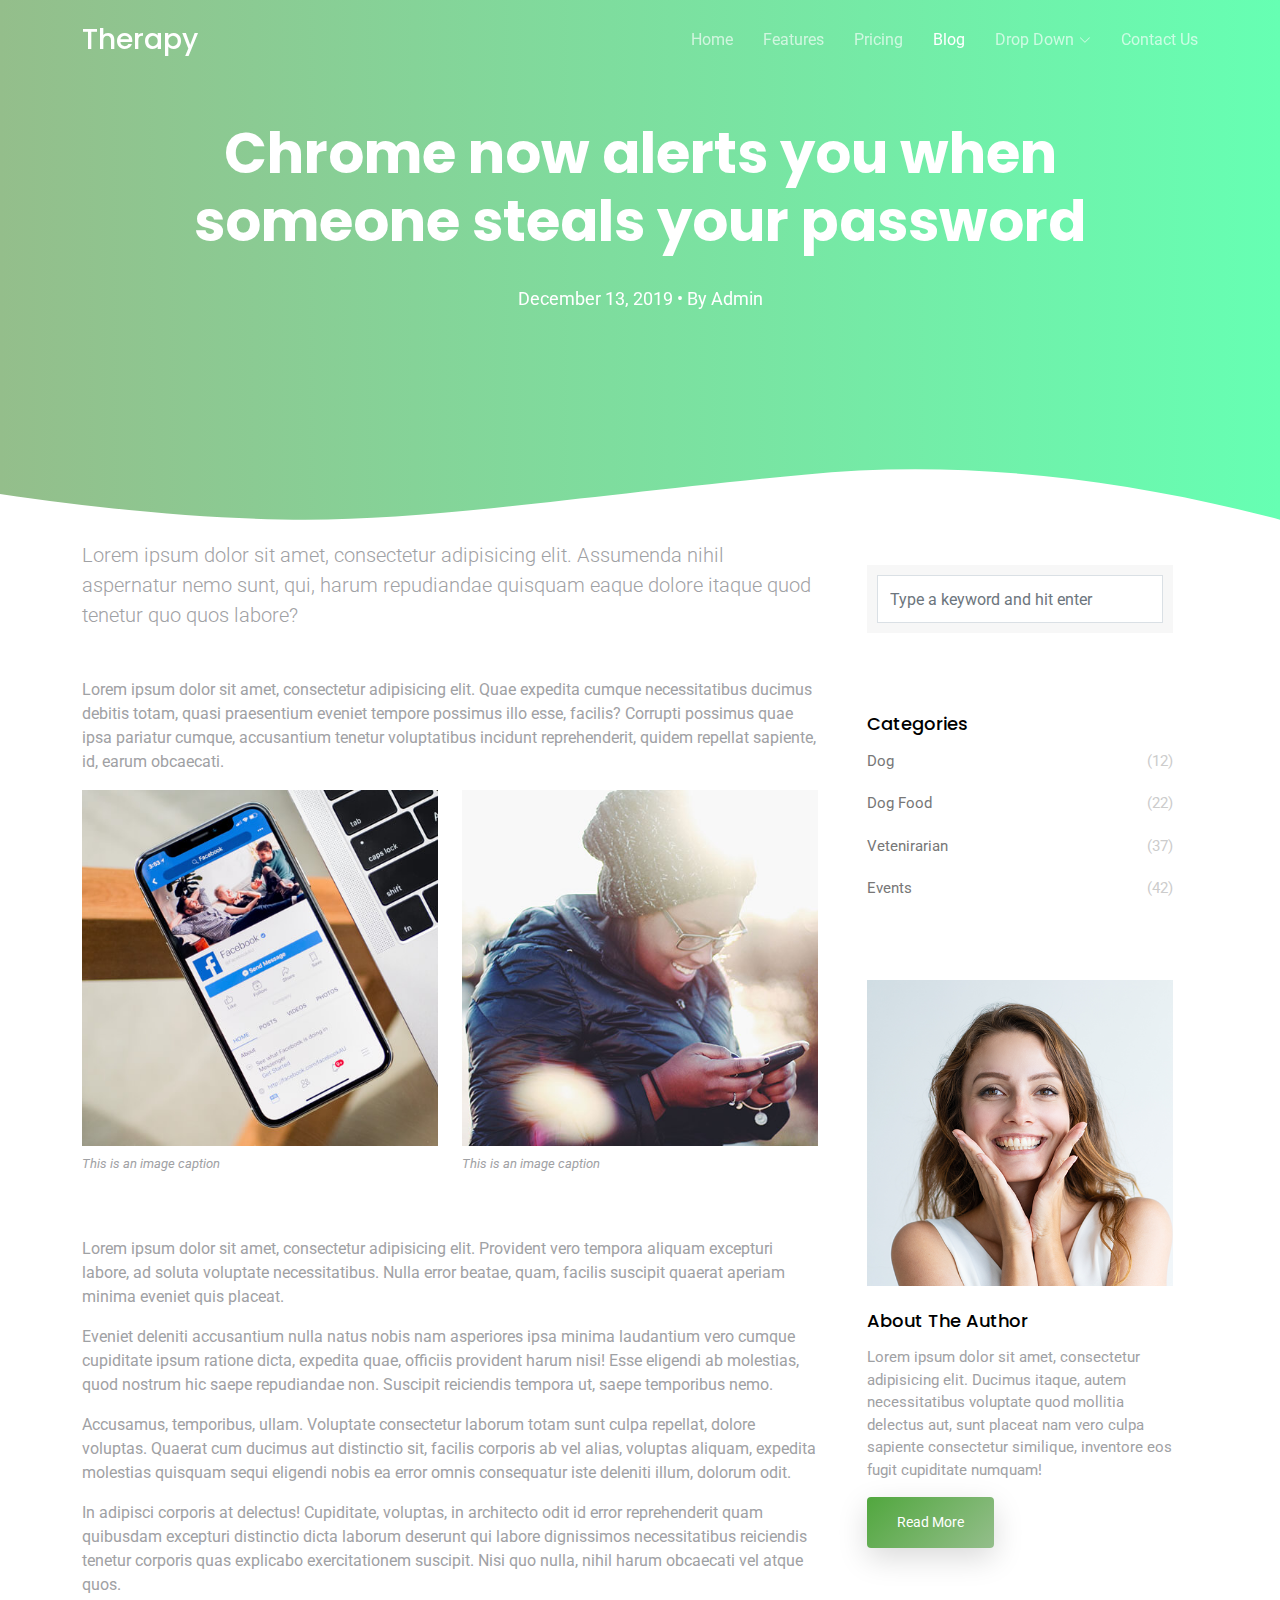
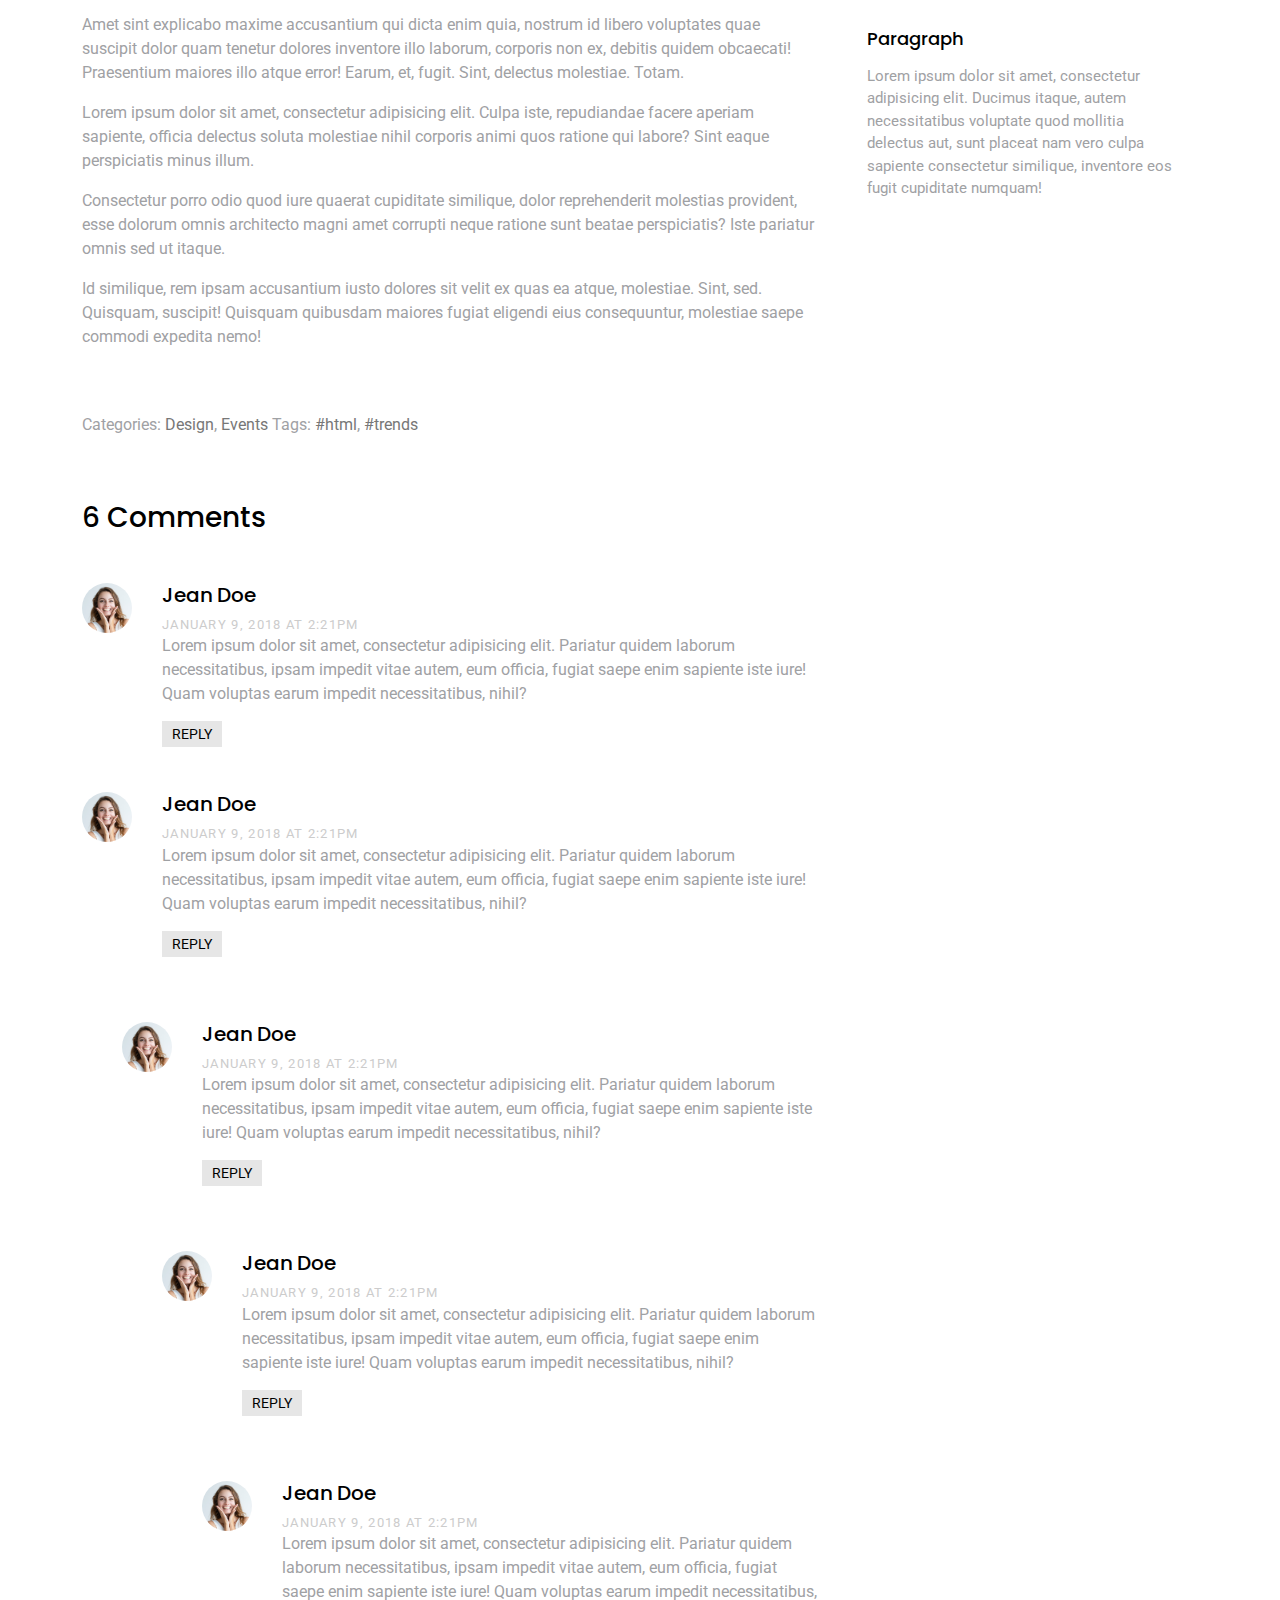
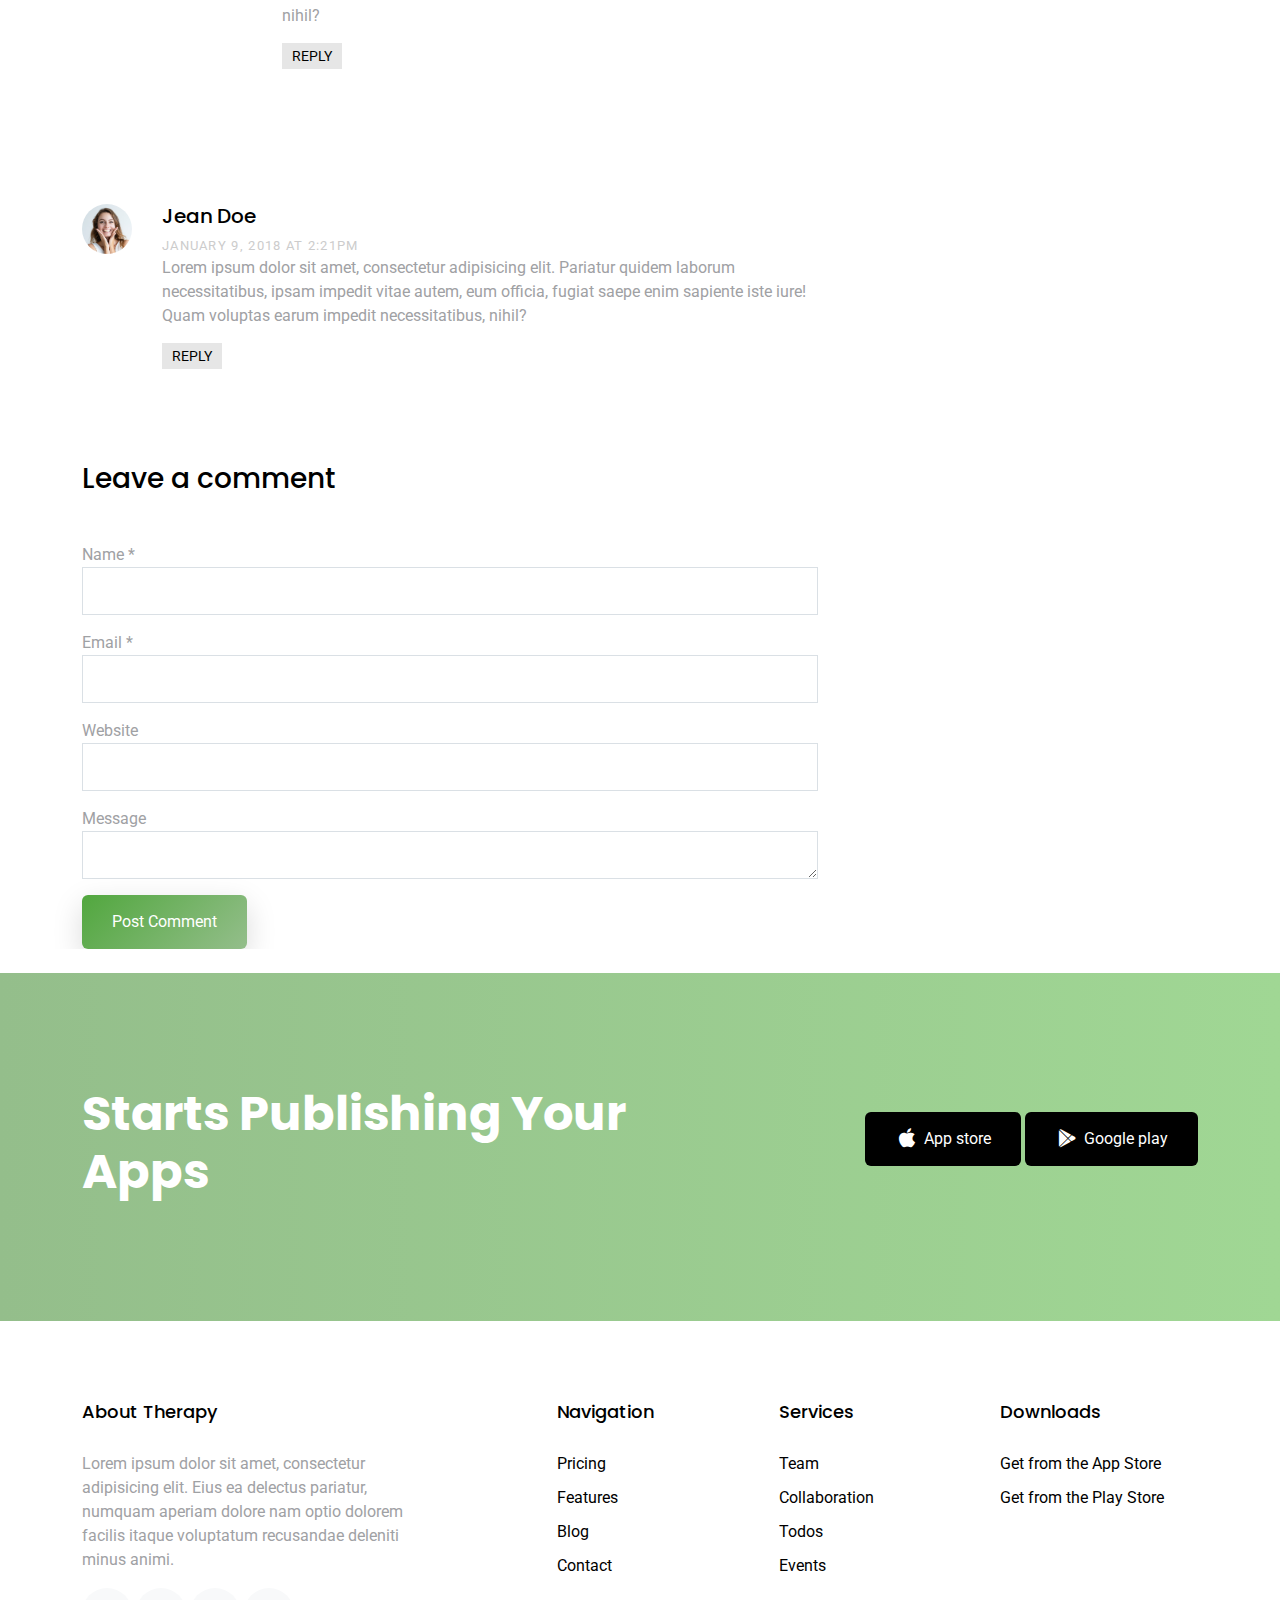
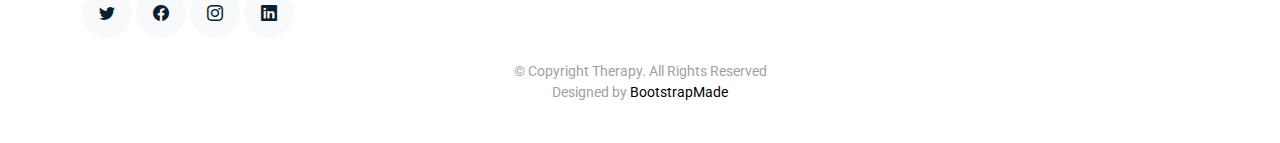
==== blog-single.html @ 854f7e39 "create structer fortemplate" ====
<!DOCTYPE html>
<html lang="en">

<head>
  <meta charset="utf-8">
  <meta content="width=device-width, initial-scale=1.0" name="viewport">

  <title>Blog Single - Therapy Instructions</title>
  <meta content="" name="description">
  <meta content="" name="keywords">

  <!-- Favicons -->
  <link href="assets/img/favicon.png" rel="icon">
  <link href="assets/img/apple-touch-icon.png" rel="apple-touch-icon">

  <!-- Google Fonts -->
  <link href="https://fonts.googleapis.com/css?family=Roboto:300,300i,400,400i,500,500i,600,600i,700,700i|Poppins:300,300i,400,400i,500,500i,600,600i,700,700i" rel="stylesheet">

  <!-- Vendor CSS Files -->
  <link href="assets/vendor/aos/aos.css" rel="stylesheet">
  <link href="assets/vendor/bootstrap/css/bootstrap.min.css" rel="stylesheet">
  <link href="assets/vendor/bootstrap-icons/bootstrap-icons.css" rel="stylesheet">
  <link href="assets/vendor/boxicons/css/boxicons.min.css" rel="stylesheet">
  <link href="assets/vendor/swiper/swiper-bundle.min.css" rel="stylesheet">

  <!-- Template Main CSS File -->
  <link href="assets/css/style.css" rel="stylesheet">

  <!-- =======================================================
  * Template Name: Therapy - v4.9.0
  * Template URL: https://bootstrapmade.com/Therapy-bootstrap-app-landing-page-template/
  * Author: BootstrapMade.com
  * License: https://bootstrapmade.com/license/
  ======================================================== -->
</head>

<body>

  <!-- ======= Header ======= -->
  <header id="header" class="fixed-top d-flex align-items-center">
    <div class="container d-flex justify-content-between align-items-center">

      <div class="logo">
        <h1><a href="index.html">Therapy</a></h1>
        <!-- Uncomment below if you prefer to use an image logo -->
        <!-- <a href="index.html"><img src="assets/img/logo.png" alt="" class="img-fluid"></a>-->
      </div>

      <nav id="navbar" class="navbar">
        <ul>
          <li><a class="" href="index.html">Home</a></li>
          <li><a href="features.html">Features</a></li>
          <li><a href="pricing.html">Pricing</a></li>
          <li><a class="active" href="blog.html">Blog</a></li>
          <li class="dropdown"><a href="#"><span>Drop Down</span> <i class="bi bi-chevron-down"></i></a>
            <ul>
              <li><a href="#">Drop Down 1</a></li>
              <li class="dropdown"><a href="#"><span>Deep Drop Down</span> <i class="bi bi-chevron-right"></i></a>
                <ul>
                  <li><a href="#">Deep Drop Down 1</a></li>
                  <li><a href="#">Deep Drop Down 2</a></li>
                  <li><a href="#">Deep Drop Down 3</a></li>
                  <li><a href="#">Deep Drop Down 4</a></li>
                  <li><a href="#">Deep Drop Down 5</a></li>
                </ul>
              </li>
              <li><a href="#">Drop Down 2</a></li>
              <li><a href="#">Drop Down 3</a></li>
              <li><a href="#">Drop Down 4</a></li>
            </ul>
          </li>
          <li><a href="contact.html">Contact Us</a></li>
        </ul>
        <i class="bi bi-list mobile-nav-toggle"></i>
      </nav><!-- .navbar -->

    </div>
  </header><!-- End Header -->

  <main id="main">

    <!-- ======= Single Blog Section ======= -->
    <section class="hero-section inner-page">
      <div class="wave">

        <svg width="1920px" height="265px" viewBox="0 0 1920 265" version="1.1" xmlns="http://www.w3.org/2000/svg" xmlns:xlink="http://www.w3.org/1999/xlink">
          <g id="Page-1" stroke="none" stroke-width="1" fill="none" fill-rule="evenodd">
            <g id="Apple-TV" transform="translate(0.000000, -402.000000)" fill="#FFFFFF">
              <path d="M0,439.134243 C175.04074,464.89273 327.944386,477.771974 458.710937,477.771974 C654.860765,477.771974 870.645295,442.632362 1205.9828,410.192501 C1429.54114,388.565926 1667.54687,411.092417 1920,477.771974 L1920,667 L1017.15166,667 L0,667 L0,439.134243 Z" id="Path"></path>
            </g>
          </g>
        </svg>

      </div>

      <div class="container">
        <div class="row align-items-center">
          <div class="col-12">
            <div class="row justify-content-center">
              <div class="col-md-10 text-center hero-text">
                <h1 data-aos="fade-up" data-aos-delay="">Chrome now alerts you when someone steals your password</h1>
                <p class="mb-5" data-aos="fade-up" data-aos-delay="100">December 13, 2019 &bullet; By <a href="#" class="text-white">Admin</a></p>
              </div>
            </div>
          </div>
        </div>
      </div>

    </section>

    <section class="site-section mb-4">
      <div class="container">
        <div class="row">
          <div class="col-md-8 blog-content">

            <p class="lead mb-5">Lorem ipsum dolor sit amet, consectetur adipisicing elit. Assumenda nihil aspernatur nemo sunt, qui, harum repudiandae quisquam eaque dolore itaque quod tenetur quo quos labore?</p>
            <p>Lorem ipsum dolor sit amet, consectetur adipisicing elit. Quae expedita cumque necessitatibus ducimus debitis totam, quasi praesentium eveniet tempore possimus illo esse, facilis? Corrupti possimus quae ipsa pariatur cumque, accusantium tenetur voluptatibus incidunt reprehenderit, quidem repellat sapiente, id, earum obcaecati.</p>

            <div class="row mb-5">
              <div class="col-md-6">
                <figure><img src="assets/img/img_1.jpg" alt="Free Website Template by Free-Template.co" class="img-fluid">
                  <figcaption>This is an image caption</figcaption>
                </figure>
              </div>
              <div class="col-md-6">
                <figure><img src="assets/img/img_2.jpg" alt="Free Website Template by Free-Template.co" class="img-fluid">
                  <figcaption>This is an image caption</figcaption>
                </figure>
              </div>
            </div>

            <blockquote>
              <p>Lorem ipsum dolor sit amet, consectetur adipisicing elit. Provident vero tempora aliquam excepturi labore, ad soluta voluptate necessitatibus. Nulla error beatae, quam, facilis suscipit quaerat aperiam minima eveniet quis placeat.</p>
            </blockquote>

            <p>Eveniet deleniti accusantium nulla natus nobis nam asperiores ipsa minima laudantium vero cumque cupiditate ipsum ratione dicta, expedita quae, officiis provident harum nisi! Esse eligendi ab molestias, quod nostrum hic saepe repudiandae non. Suscipit reiciendis tempora ut, saepe temporibus nemo.</p>
            <p>Accusamus, temporibus, ullam. Voluptate consectetur laborum totam sunt culpa repellat, dolore voluptas. Quaerat cum ducimus aut distinctio sit, facilis corporis ab vel alias, voluptas aliquam, expedita molestias quisquam sequi eligendi nobis ea error omnis consequatur iste deleniti illum, dolorum odit.</p>
            <p>In adipisci corporis at delectus! Cupiditate, voluptas, in architecto odit id error reprehenderit quam quibusdam excepturi distinctio dicta laborum deserunt qui labore dignissimos necessitatibus reiciendis tenetur corporis quas explicabo exercitationem suscipit. Nisi quo nulla, nihil harum obcaecati vel atque quos.</p>
            <p>Amet sint explicabo maxime accusantium qui dicta enim quia, nostrum id libero voluptates quae suscipit dolor quam tenetur dolores inventore illo laborum, corporis non ex, debitis quidem obcaecati! Praesentium maiores illo atque error! Earum, et, fugit. Sint, delectus molestiae. Totam.</p>

            <p>Lorem ipsum dolor sit amet, consectetur adipisicing elit. Culpa iste, repudiandae facere aperiam sapiente, officia delectus soluta molestiae nihil corporis animi quos ratione qui labore? Sint eaque perspiciatis minus illum.</p>
            <p>Consectetur porro odio quod iure quaerat cupiditate similique, dolor reprehenderit molestias provident, esse dolorum omnis architecto magni amet corrupti neque ratione sunt beatae perspiciatis? Iste pariatur omnis sed ut itaque.</p>
            <p>Id similique, rem ipsam accusantium iusto dolores sit velit ex quas ea atque, molestiae. Sint, sed. Quisquam, suscipit! Quisquam quibusdam maiores fugiat eligendi eius consequuntur, molestiae saepe commodi expedita nemo!</p>
            <div class="pt-5">
              <p>Categories: <a href="#">Design</a>, <a href="#">Events</a> Tags: <a href="#">#html</a>, <a href="#">#trends</a></p>
            </div>

            <div class="pt-5">
              <h3 class="mb-5">6 Comments</h3>
              <ul class="comment-list">
                <li class="comment">
                  <div class="vcard bio">
                    <img src="assets/img/person_1.jpg" alt="Free Website Template by Free-Template.co">
                  </div>
                  <div class="comment-body">
                    <h3>Jean Doe</h3>
                    <div class="meta">January 9, 2018 at 2:21pm</div>
                    <p>Lorem ipsum dolor sit amet, consectetur adipisicing elit. Pariatur quidem laborum necessitatibus, ipsam impedit vitae autem, eum officia, fugiat saepe enim sapiente iste iure! Quam voluptas earum impedit necessitatibus, nihil?</p>
                    <p><a href="#" class="reply">Reply</a></p>
                  </div>
                </li>

                <li class="comment">
                  <div class="vcard bio">
                    <img src="assets/img/person_1.jpg" alt="Image placeholder">
                  </div>
                  <div class="comment-body">
                    <h3>Jean Doe</h3>
                    <div class="meta">January 9, 2018 at 2:21pm</div>
                    <p>Lorem ipsum dolor sit amet, consectetur adipisicing elit. Pariatur quidem laborum necessitatibus, ipsam impedit vitae autem, eum officia, fugiat saepe enim sapiente iste iure! Quam voluptas earum impedit necessitatibus, nihil?</p>
                    <p><a href="#" class="reply">Reply</a></p>
                  </div>

                  <ul class="children">
                    <li class="comment">
                      <div class="vcard bio">
                        <img src="assets/img/person_1.jpg" alt="Image placeholder">
                      </div>
                      <div class="comment-body">
                        <h3>Jean Doe</h3>
                        <div class="meta">January 9, 2018 at 2:21pm</div>
                        <p>Lorem ipsum dolor sit amet, consectetur adipisicing elit. Pariatur quidem laborum necessitatibus, ipsam impedit vitae autem, eum officia, fugiat saepe enim sapiente iste iure! Quam voluptas earum impedit necessitatibus, nihil?</p>
                        <p><a href="#" class="reply">Reply</a></p>
                      </div>

                      <ul class="children">
                        <li class="comment">
                          <div class="vcard bio">
                            <img src="assets/img/person_1.jpg" alt="Image placeholder">
                          </div>
                          <div class="comment-body">
                            <h3>Jean Doe</h3>
                            <div class="meta">January 9, 2018 at 2:21pm</div>
                            <p>Lorem ipsum dolor sit amet, consectetur adipisicing elit. Pariatur quidem laborum necessitatibus, ipsam impedit vitae autem, eum officia, fugiat saepe enim sapiente iste iure! Quam voluptas earum impedit necessitatibus, nihil?</p>
                            <p><a href="#" class="reply">Reply</a></p>
                          </div>

                          <ul class="children">
                            <li class="comment">
                              <div class="vcard bio">
                                <img src="assets/img/person_1.jpg" alt="Image placeholder">
                              </div>
                              <div class="comment-body">
                                <h3>Jean Doe</h3>
                                <div class="meta">January 9, 2018 at 2:21pm</div>
                                <p>Lorem ipsum dolor sit amet, consectetur adipisicing elit. Pariatur quidem laborum necessitatibus, ipsam impedit vitae autem, eum officia, fugiat saepe enim sapiente iste iure! Quam voluptas earum impedit necessitatibus, nihil?</p>
                                <p><a href="#" class="reply">Reply</a></p>
                              </div>
                            </li>
                          </ul>
                        </li>
                      </ul>
                    </li>
                  </ul>
                </li>

                <li class="comment">
                  <div class="vcard bio">
                    <img src="assets/img/person_1.jpg" alt="Image placeholder">
                  </div>
                  <div class="comment-body">
                    <h3>Jean Doe</h3>
                    <div class="meta">January 9, 2018 at 2:21pm</div>
                    <p>Lorem ipsum dolor sit amet, consectetur adipisicing elit. Pariatur quidem laborum necessitatibus, ipsam impedit vitae autem, eum officia, fugiat saepe enim sapiente iste iure! Quam voluptas earum impedit necessitatibus, nihil?</p>
                    <p><a href="#" class="reply">Reply</a></p>
                  </div>
                </li>
              </ul>
              <!-- END comment-list -->

              <div class="comment-form-wrap pt-5">
                <h3 class="mb-5">Leave a comment</h3>
                <form action="#" class="">
                  <div class="form-group">
                    <label for="name">Name *</label>
                    <input type="text" class="form-control" id="name">
                  </div>
                  <div class="form-group mt-3">
                    <label for="email">Email *</label>
                    <input type="email" class="form-control" id="email">
                  </div>
                  <div class="form-group mt-3">
                    <label for="website">Website</label>
                    <input type="url" class="form-control" id="website">
                  </div>

                  <div class="form-group mt-3">
                    <label for="message">Message</label>
                    <textarea name="" id="message" cols="30" rows="10" class="form-control"></textarea>
                  </div>
                  <div class="form-group mt-3">
                    <input type="submit" value="Post Comment" class="btn btn-primary">
                  </div>

                </form>
              </div>
            </div>

          </div>
          <div class="col-md-4 sidebar">
            <div class="sidebar-box">
              <form action="#" class="search-form">
                <div class="form-group">
                  <span class="icon fa fa-search"></span>
                  <input type="text" class="form-control" placeholder="Type a keyword and hit enter">
                </div>
              </form>
            </div>
            <div class="sidebar-box">
              <div class="categories">
                <h3>Categories</h3>
                <li><a href="#">Dog <span>(12)</span></a></li>
                <li><a href="#">Dog Food <span>(22)</span></a></li>
                <li><a href="#">Vetenirarian <span>(37)</span></a></li>
                <li><a href="#">Events<span>(42)</span></a></li>
              </div>
            </div>
            <div class="sidebar-box">
              <img src="assets/img/person_1.jpg" alt="Image placeholder" class="img-fluid mb-4">
              <h3>About The Author</h3>
              <p>Lorem ipsum dolor sit amet, consectetur adipisicing elit. Ducimus itaque, autem necessitatibus voluptate quod mollitia delectus aut, sunt placeat nam vero culpa sapiente consectetur similique, inventore eos fugit cupiditate numquam!</p>
              <p><a href="#" class="btn btn-primary btn-sm">Read More</a></p>
            </div>

            <div class="sidebar-box">
              <h3>Paragraph</h3>
              <p>Lorem ipsum dolor sit amet, consectetur adipisicing elit. Ducimus itaque, autem necessitatibus voluptate quod mollitia delectus aut, sunt placeat nam vero culpa sapiente consectetur similique, inventore eos fugit cupiditate numquam!</p>
            </div>
          </div>
        </div>
      </div>
    </section>

    <!-- ======= CTA Section ======= -->
    <section class="section cta-section">
      <div class="container">
        <div class="row align-items-center">
          <div class="col-md-6 me-auto text-center text-md-start mb-5 mb-md-0">
            <h2>Starts Publishing Your Apps</h2>
          </div>
          <div class="col-md-5 text-center text-md-end">
            <p><a href="#" class="btn d-inline-flex align-items-center"><i class="bx bxl-apple"></i><span>App store</span></a> <a href="#" class="btn d-inline-flex align-items-center"><i class="bx bxl-play-store"></i><span>Google play</span></a></p>
          </div>
        </div>
      </div>
    </section><!-- End CTA Section -->

  </main><!-- End #main -->

  <!-- ======= Footer ======= -->
  <footer class="footer" role="contentinfo">
    <div class="container">
      <div class="row">
        <div class="col-md-4 mb-4 mb-md-0">
          <h3>About Therapy</h3>
          <p>Lorem ipsum dolor sit amet, consectetur adipisicing elit. Eius ea delectus pariatur, numquam aperiam
            dolore nam optio dolorem facilis itaque voluptatum recusandae deleniti minus animi.</p>
          <p class="social">
            <a href="#"><span class="bi bi-twitter"></span></a>
            <a href="#"><span class="bi bi-facebook"></span></a>
            <a href="#"><span class="bi bi-instagram"></span></a>
            <a href="#"><span class="bi bi-linkedin"></span></a>
          </p>
        </div>
        <div class="col-md-7 ms-auto">
          <div class="row site-section pt-0">
            <div class="col-md-4 mb-4 mb-md-0">
              <h3>Navigation</h3>
              <ul class="list-unstyled">
                <li><a href="#">Pricing</a></li>
                <li><a href="#">Features</a></li>
                <li><a href="#">Blog</a></li>
                <li><a href="#">Contact</a></li>
              </ul>
            </div>
            <div class="col-md-4 mb-4 mb-md-0">
              <h3>Services</h3>
              <ul class="list-unstyled">
                <li><a href="#">Team</a></li>
                <li><a href="#">Collaboration</a></li>
                <li><a href="#">Todos</a></li>
                <li><a href="#">Events</a></li>
              </ul>
            </div>
            <div class="col-md-4 mb-4 mb-md-0">
              <h3>Downloads</h3>
              <ul class="list-unstyled">
                <li><a href="#">Get from the App Store</a></li>
                <li><a href="#">Get from the Play Store</a></li>
              </ul>
            </div>
          </div>
        </div>
      </div>

      <div class="row justify-content-center text-center">
        <div class="col-md-7">
          <p class="copyright">&copy; Copyright Therapy. All Rights Reserved</p>
          <div class="credits">
            <!--
            All the links in the footer should remain intact.
            You can delete the links only if you purchased the pro version.
            Licensing information: https://bootstrapmade.com/license/
            Purchase the pro version with working PHP/AJAX contact form: https://bootstrapmade.com/buy/?theme=Therapy
          -->
            Designed by <a href="https://bootstrapmade.com/">BootstrapMade</a>
          </div>
        </div>
      </div>

    </div>
  </footer>

  <a href="#" class="back-to-top d-flex align-items-center justify-content-center"><i class="bi bi-arrow-up-short"></i></a>

  <!-- Vendor JS Files -->
  <script src="assets/vendor/aos/aos.js"></script>
  <script src="assets/vendor/bootstrap/js/bootstrap.bundle.min.js"></script>
  <script src="assets/vendor/swiper/swiper-bundle.min.js"></script>
  <script src="assets/vendor/php-email-form/validate.js"></script>

  <!-- Template Main JS File -->
  <script src="assets/js/main.js"></script>

</body>

</html>
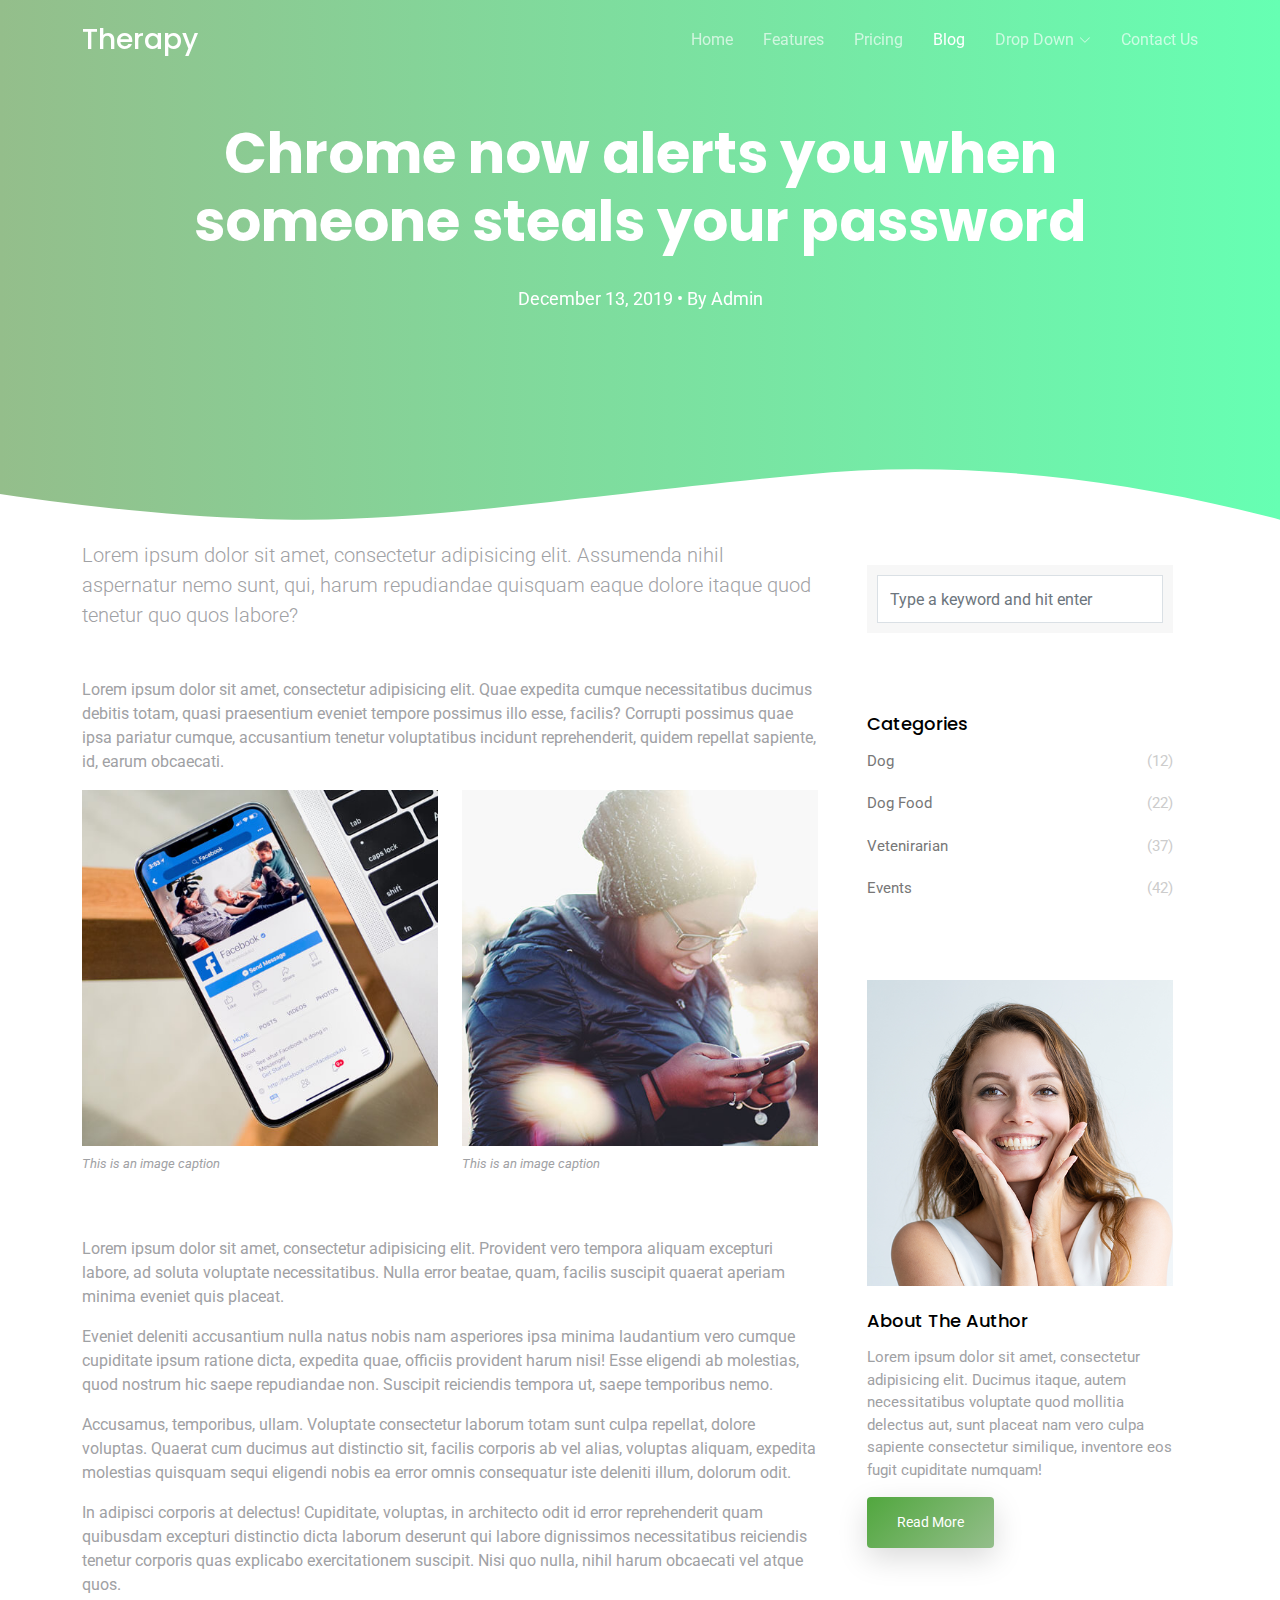
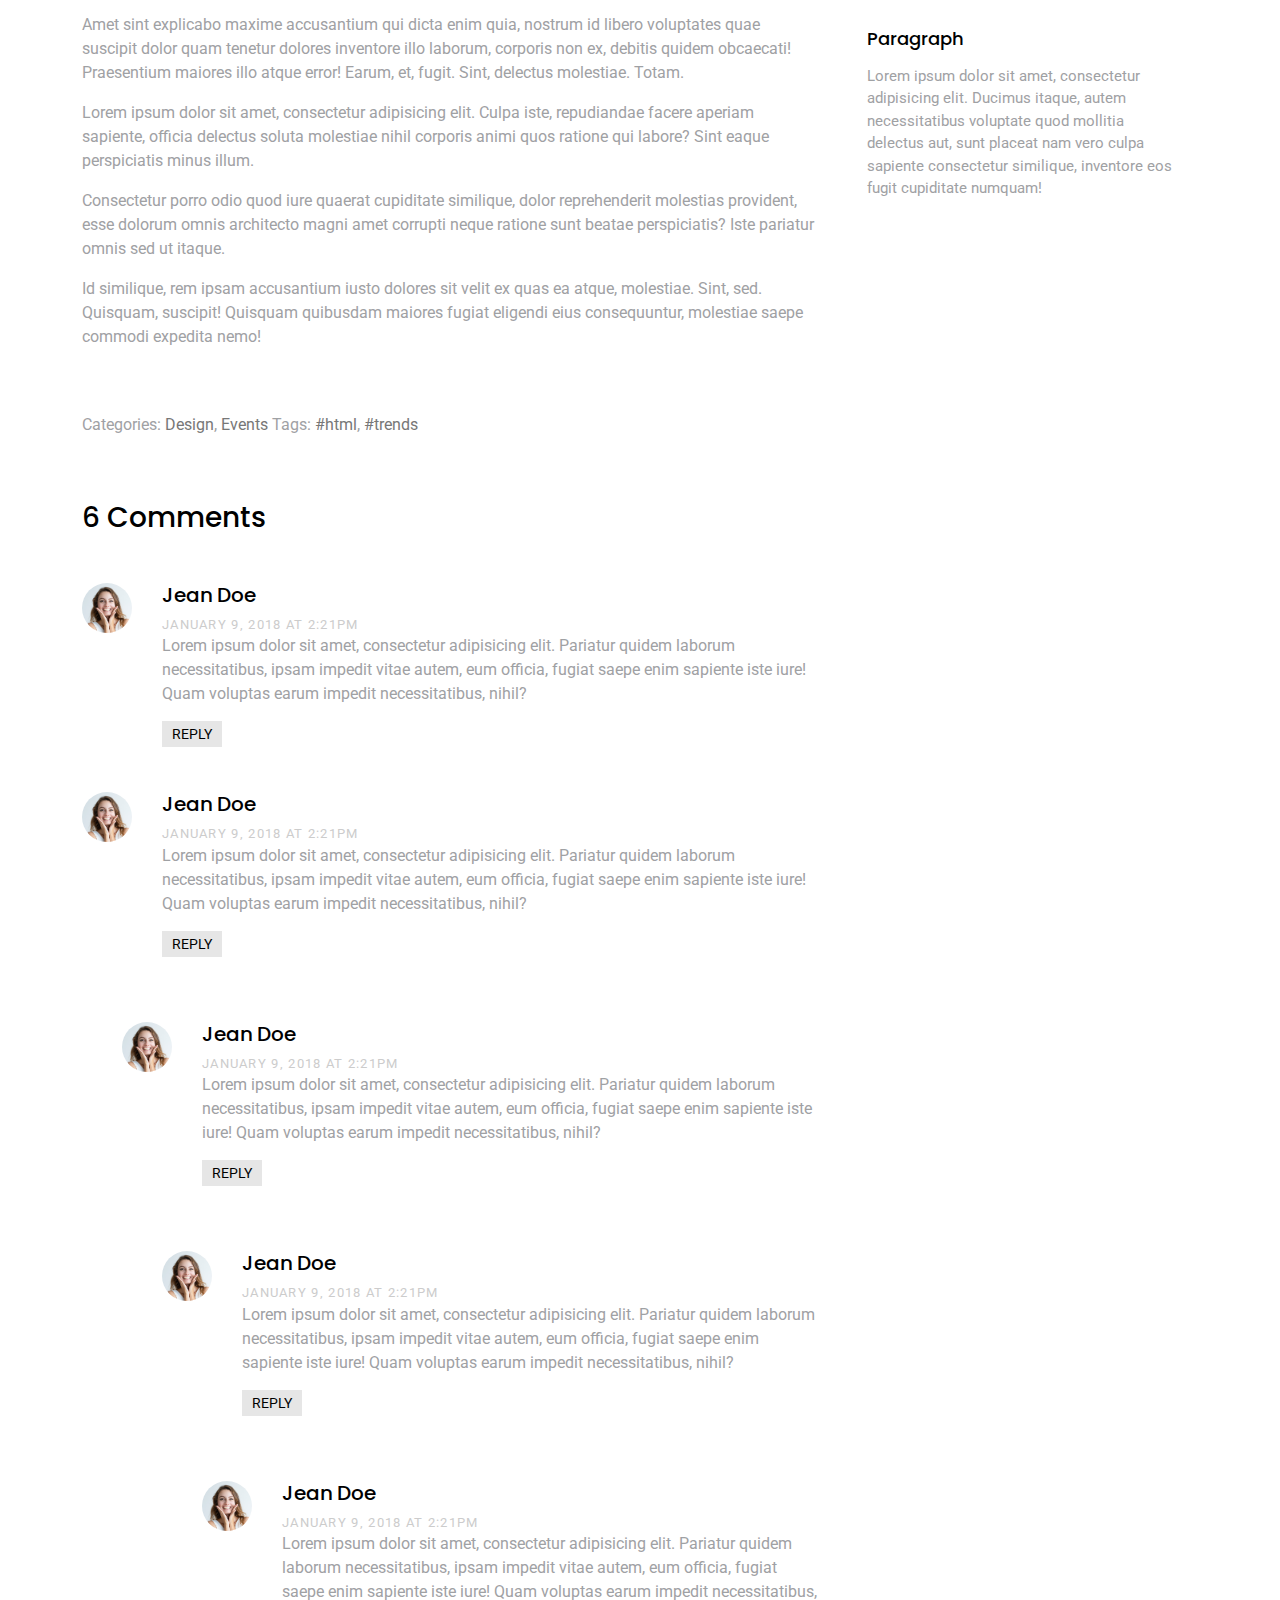
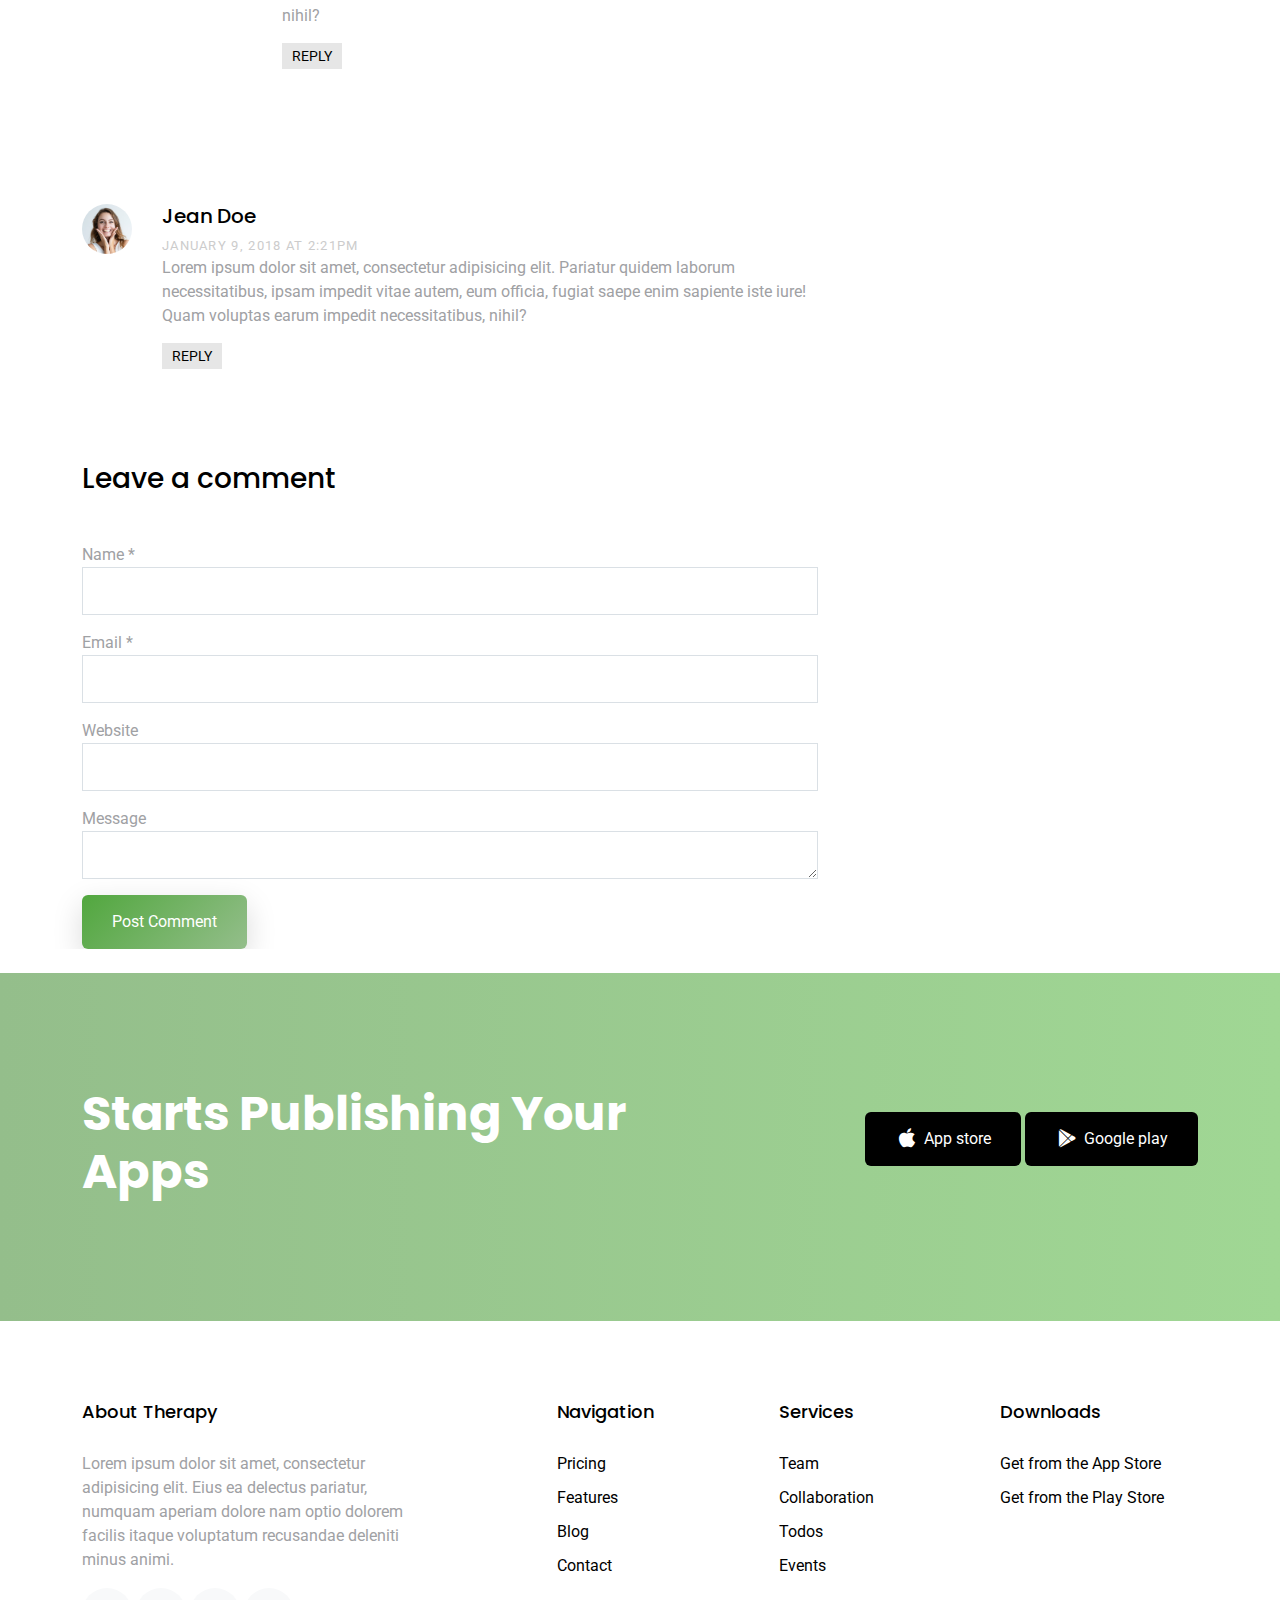
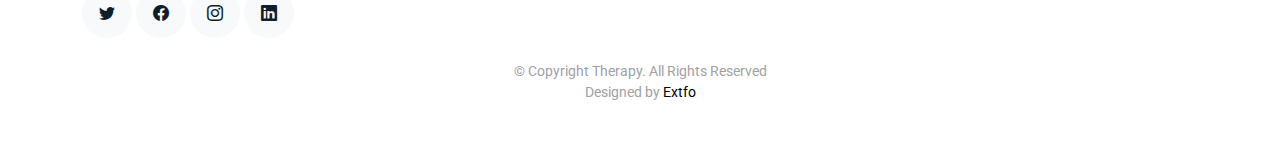
==== commit 88f8b0aa: "Landing page is finish" ====
--- a/blog-single.html
+++ b/blog-single.html
@@ -363,7 +363,7 @@
             Licensing information: https://bootstrapmade.com/license/
             Purchase the pro version with working PHP/AJAX contact form: https://bootstrapmade.com/buy/?theme=Therapy
           -->
-            Designed by <a href="https://bootstrapmade.com/">BootstrapMade</a>
+            Designed by <a href="#">Extfo</a>
           </div>
         </div>
       </div>
--- a/assets/css/style.css
+++ b/assets/css/style.css
@@ -298,7 +298,7 @@
   background: #fff;
   box-shadow: 0 10px 30px 0 rgba(0, 0, 0, 0.2);
   color: #000000;
-  background: linear-gradient(-45deg, #1391a5, #274685);
+  background: linear-gradient(-45deg, #94be8b, #198754);
   color: #fff;
   box-shadow: none;
 }
